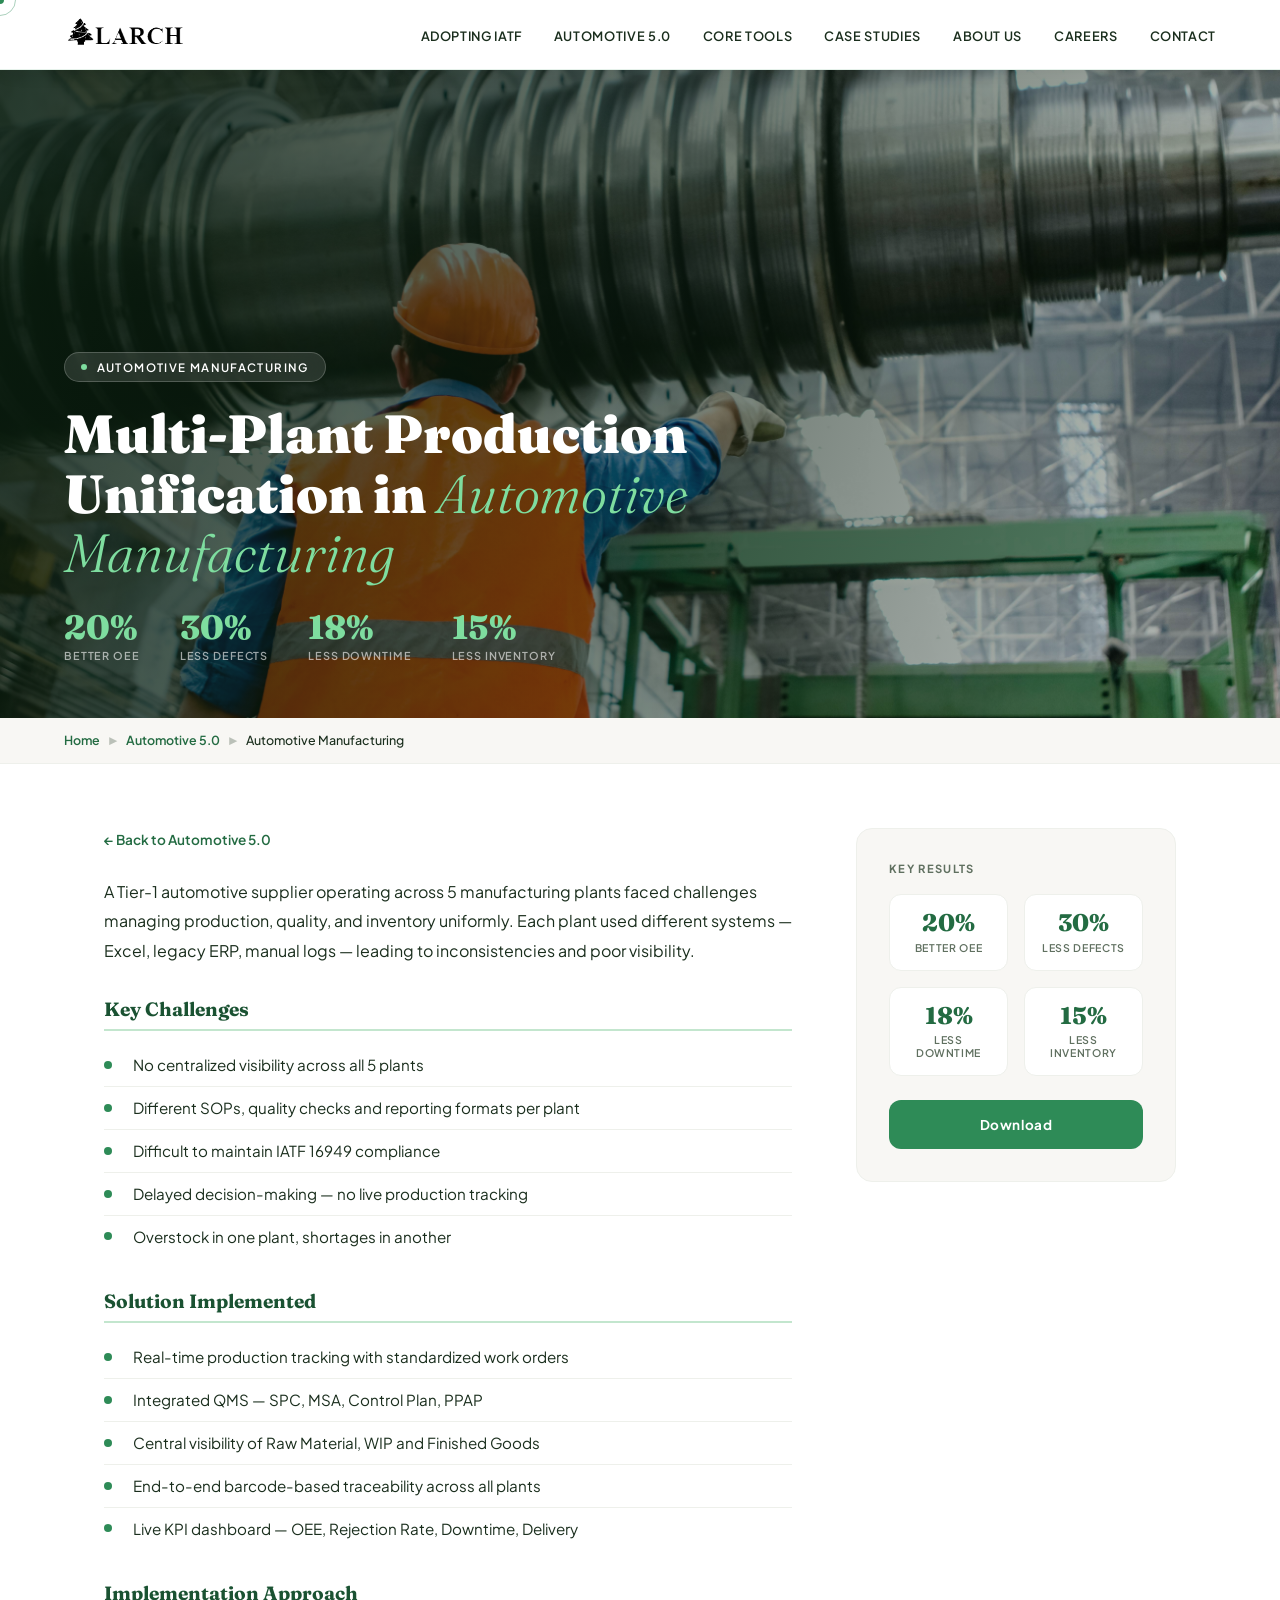
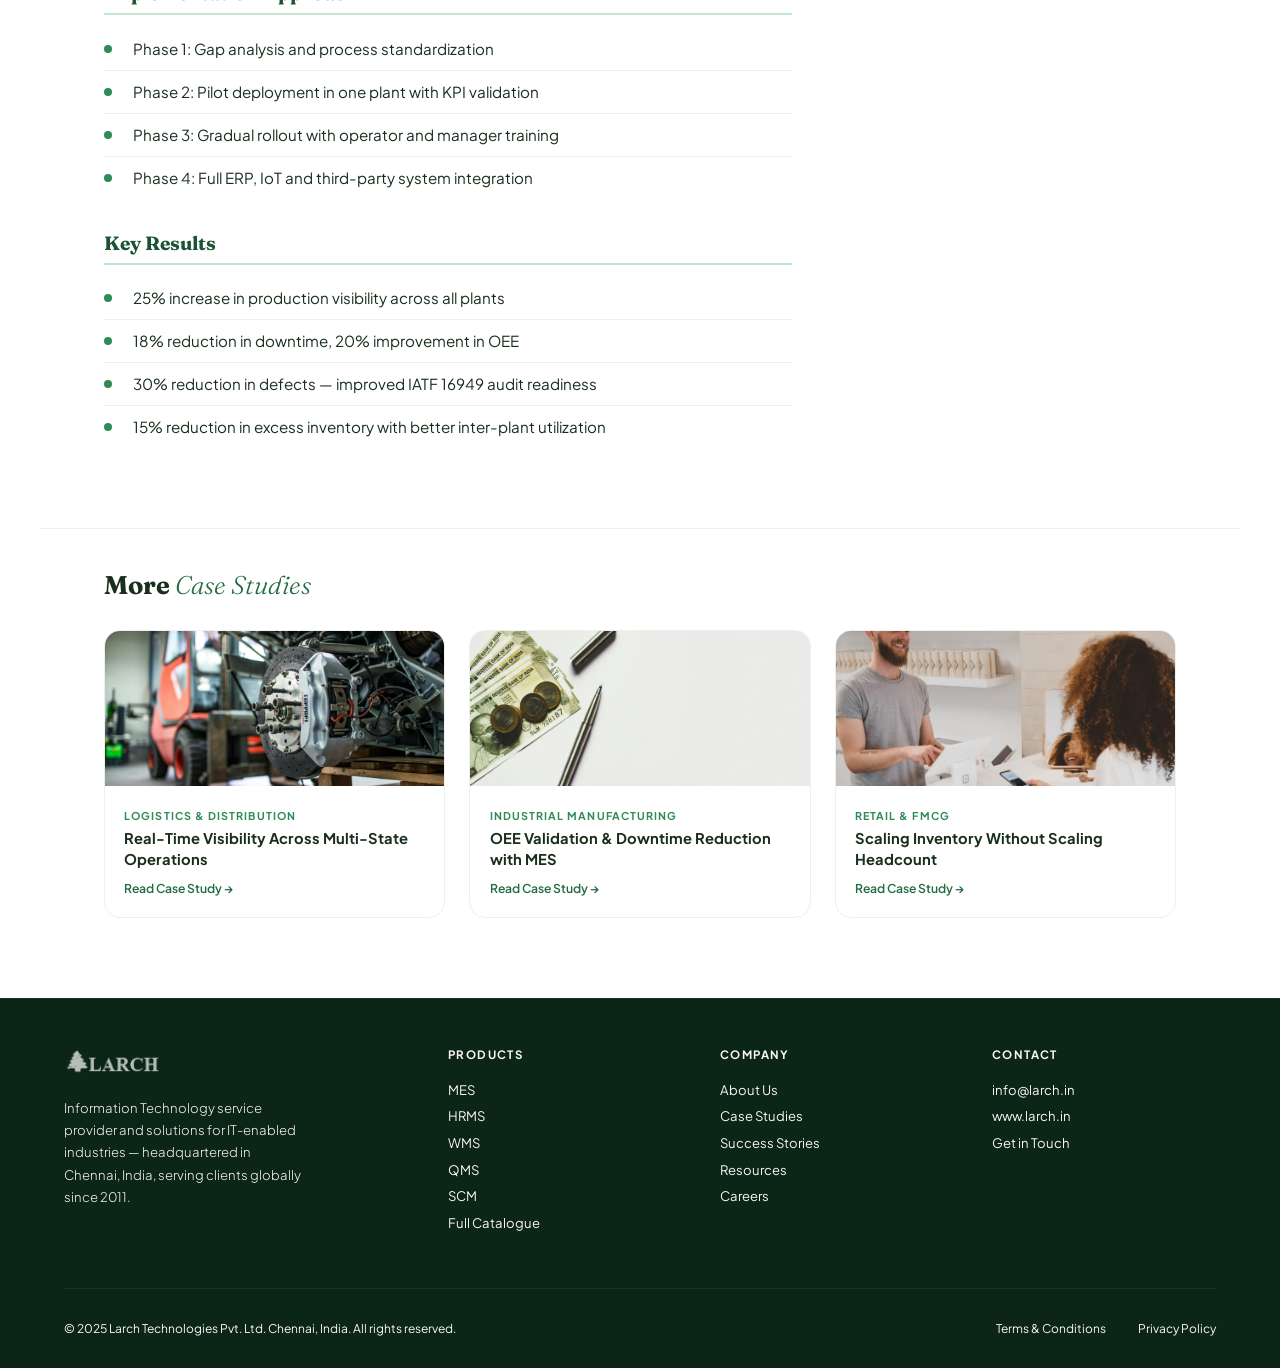
==== case.html @ 2466d387 "First commit" ====
<!DOCTYPE html>
<html lang="en">
<head>
<meta charset="UTF-8">
<meta name="viewport" content="width=device-width, initial-scale=1.0">
<title>Case Study – Larch Technologies</title>
<link rel="stylesheet" href="style.css">
</head>
<body>

<div class="cur" id="cur"></div>
<div class="cur-r" id="cur-r"></div>

<!-- ── NAV (always solid on this page) ── -->
<nav id="nav" class="solid cs-nav-solid">
  <div class="nav-logo">
    <a href="index.html">
        <img src="images/LarchLogo.png" alt="Larch Technologies">
    </a>
</div>
  <ul class="nav-links">
    <li><a href="index.html#features">Adopting IATF</a></li>
    <li><a href="index.html#cases">Automotive 5.0</a></li>
    <li><a href="index.html#features">Core Tools</a></li>
    <li><a href="index.html#cases">Case Studies</a></li>
    <li><a href="index.html#about">About Us</a></li>
    <li><a href="index.html#careers">Careers</a></li>
    <li><a href="index.html#contact">Contact</a></li>
</ul>
</nav>

<!-- ── BANNER ── -->
<div class="cs-banner">
  <img class="cs-banner-img" id="csBannerImg" src="" alt="">
  <div class="cs-banner-content">
    <div class="cs-banner-eyebrow"><span class="cs-dot"></span><span id="csBannerInd"></span></div>
    <h1 class="cs-banner-title" id="csBannerTitle"></h1>
    <div class="cs-banner-metrics" id="csBannerMetrics"></div>
  </div>
</div>

<!-- ── BREADCRUMB ── -->
<div class="cs-breadcrumb">
  <a href="index.html">Home</a>
  <span class="sep">&#9654;</span>
  <a href="index.html#cases">Automotive 5.0</a>
  <span class="sep">&#9654;</span>
  <span id="csBreadInd" style="color:var(--text)"></span>
</div>

<!-- ── MAIN LAYOUT ── -->
<div class="cs-layout">

  <!-- Left: Article -->
  <div>
    <a class="cs-back-btn" href="index.html#cases">&#8592; Back to Automotive 5.0</a>
    <div class="cs-content" id="csContent"></div>
  </div>

  <!-- Right: Sidebar -->
  <div>
    <div class="cs-sidebar-card">
      <h3>Key Results</h3>
      <div class="cs-metric-grid" id="csSideMetrics"></div>
      <!-- PDF Download Button with PDF file icon -->
      <a class="cs-pdf-btn" id="csPdfBtn" href="#" download>
        Download 
      </a>
    </div>
  </div>

</div>

<!-- ── OTHER CASE STUDIES ── -->
<div class="cs-other-sec">
  <h3>More <em>Case Studies</em></h3>
  <div class="cs-other-grid" id="csOtherGrid"></div>
</div>

<!-- ── FOOTER ── -->
<footer>
  <div class="foot-top">
    <div class="foot-brand">
      <img src="images/LarchLogo.png" alt="Larch Technologies">
      <p>Information Technology service provider and solutions for IT-enabled industries — headquartered in Chennai, India, serving clients globally since 2011.</p>
    </div>
    <div class="foot-col">
      <h4>Products</h4>
      <a href="index.html#mes">MES</a>
      <a href="index.html#hrms">HRMS</a>
      <a href="index.html#wms">WMS</a>
      <a href="index.html#qms">QMS</a>
      <a href="index.html#scm">SCM</a>
      <a href="index.html#catalogue">Full Catalogue</a>
    </div>
    <div class="foot-col">
      <h4>Company</h4>
      <a href="index.html#about">About Us</a>
      <a href="index.html#cases">Case Studies</a>
      <a href="index.html#stories">Success Stories</a>
      <a href="index.html#resources">Resources</a>
      <a href="index.html#careers">Careers</a>
    </div>
    <div class="foot-col">
      <h4>Contact</h4>
      <a href="mailto:info@larch.in">info@larch.in</a>
      <a href="https://larch.in" target="_blank">www.larch.in</a>
      <a href="index.html#contact">Get in Touch</a>
    </div>
  </div>
  <div class="foot-bottom">
    <div class="foot-copy">&copy; 2025 Larch Technologies Pvt. Ltd. Chennai, India. All rights reserved.</div>
    <div class="foot-legal">
      <a href="terms&con.html" target="_blank">Terms &amp; Conditions</a>
      <a href="privacy.html" target="_blank">Privacy Policy</a>
    </div>
  </div>
</footer>

<script>
// ── CURSOR ──
const cur=document.getElementById('cur'),cr=document.getElementById('cur-r');
let mx=0,my=0,rx=0,ry=0;
document.addEventListener('mousemove',e=>{mx=e.clientX;my=e.clientY;cur.style.left=mx+'px';cur.style.top=my+'px';});
(function loop(){rx+=(mx-rx)*.1;ry+=(my-ry)*.1;cr.style.left=rx+'px';cr.style.top=ry+'px';requestAnimationFrame(loop)})();
document.querySelectorAll('a,.cs-other-card').forEach(el=>{
  el.addEventListener('mouseenter',()=>{cur.style.transform='translate(-50%,-50%) scale(2.5)';cr.style.transform='translate(-50%,-50%) scale(1.5)'});
  el.addEventListener('mouseleave',()=>{cur.style.transform='translate(-50%,-50%) scale(1)';cr.style.transform='translate(-50%,-50%) scale(1)'});
});

// ── CASE DATA ──
const caseData=[
  {
    img:"images/pexels-kateryna-babaieva-1423213-2760241.jpg",
    industry:"Automotive Manufacturing",
    title:"Multi-Plant Production Unification in <em>Automotive Manufacturing</em>",
    metrics:[{v:"20%",l:"Better OEE"},{v:"30%",l:"Less Defects"},{v:"18%",l:"Less Downtime"},{v:"15%",l:"Less Inventory"}],
    content:`
      <p>A Tier-1 automotive supplier operating across 5 manufacturing plants faced challenges managing production, quality, and inventory uniformly. Each plant used different systems — Excel, legacy ERP, manual logs — leading to inconsistencies and poor visibility.</p>
      <h4>Key Challenges</h4>
      <ul>
        <li>No centralized visibility across all 5 plants</li>
        <li>Different SOPs, quality checks and reporting formats per plant</li>
        <li>Difficult to maintain IATF 16949 compliance</li>
        <li>Delayed decision-making — no live production tracking</li>
        <li>Overstock in one plant, shortages in another</li>
      </ul>
      <h4>Solution Implemented</h4>
      <ul>
        <li>Real-time production tracking with standardized work orders</li>
        <li>Integrated QMS — SPC, MSA, Control Plan, PPAP</li>
        <li>Central visibility of Raw Material, WIP and Finished Goods</li>
        <li>End-to-end barcode-based traceability across all plants</li>
        <li>Live KPI dashboard — OEE, Rejection Rate, Downtime, Delivery</li>
      </ul>
      <h4>Implementation Approach</h4>
      <ul>
        <li>Phase 1: Gap analysis and process standardization</li>
        <li>Phase 2: Pilot deployment in one plant with KPI validation</li>
        <li>Phase 3: Gradual rollout with operator and manager training</li>
        <li>Phase 4: Full ERP, IoT and third-party system integration</li>
      </ul>
      <h4>Key Results</h4>
      <ul>
        <li>25% increase in production visibility across all plants</li>
        <li>18% reduction in downtime, 20% improvement in OEE</li>
        <li>30% reduction in defects — improved IATF 16949 audit readiness</li>
        <li>15% reduction in excess inventory with better inter-plant utilization</li>
      </ul>`,
    pdf:"case docs/Multi-Plant_Production_Unification.pdf"
  },
  {
    img:"images/pexels-lex-ger-2021617-4294075.jpg",
    industry:"Logistics & Distribution",
    title:"Real-Time Visibility Across <em>Multi-State Operations</em>",
    metrics:[{v:"60%",l:"Less Manual Work"},{v:"4",l:"States Unified"},{v:"100%",l:"GST Automated"},{v:"40%",l:"Faster Procurement"}],
    content:`
      <p>A logistics and distribution company operating across 4 states needed a centralized system to manage procurement, inventory, and finance while staying GST compliant across state borders.</p>
      <h4>Key Challenges</h4>
      <ul>
        <li>Operations spread across 4 states with no central visibility</li>
        <li>Manual GST filing causing compliance issues and delays</li>
        <li>Separate disconnected systems for Sales, Purchase and Finance</li>
        <li>High manual effort for daily reporting and reconciliation</li>
      </ul>
      <h4>Solution Implemented</h4>
      <ul>
        <li>Integrated Sales, Purchase, Inventory and Finance modules</li>
        <li>Automated GST calculation and filing across all states</li>
        <li>Centralized procurement and vendor management</li>
        <li>Real-time dashboards for management visibility</li>
      </ul>
      <h4>Key Results</h4>
      <ul>
        <li>60% reduction in manual data entry and reporting work</li>
        <li>All 4 state operations unified on a single platform</li>
        <li>100% GST compliance automated — zero manual filing</li>
        <li>Procurement cycle time reduced by 40%</li>
      </ul>`,
    pdf:"case docs/CaseStudy_RealTimeVisibility.pdf"
  },
  {
    img:"images/photo-1565514158740-064f34bd6cfd.jpg",
    industry:"Industrial Manufacturing",
    title:"OEE Validation & <em>Downtime Reduction with MES</em>",
    metrics:[{v:"29%",l:"Fewer Breakdowns"},{v:"OEE",l:"Live Validated"},{v:"100%",l:"Traceability"},{v:"22%",l:"Less Maint. Cost"}],
    content:`
      <p>A precision parts manufacturer needed to validate their Overall Equipment Efficiency and reduce unexpected machine breakdowns that were causing production delays and customer delivery failures.</p>
      <h4>Key Challenges</h4>
      <ul>
        <li>No real-time OEE tracking or validation</li>
        <li>Frequent unexpected machine breakdowns</li>
        <li>No operator availability monitoring</li>
        <li>Zero traceability from raw material to finished goods</li>
      </ul>
      <h4>Solution Implemented</h4>
      <ul>
        <li>Deployed Larch MES with live OEE dashboard</li>
        <li>Real-time machine status and operator availability tracking</li>
        <li>Predictive maintenance alerts to prevent breakdowns</li>
        <li>End-to-end traceability from RM to Finished Goods</li>
      </ul>
      <h4>Key Results</h4>
      <ul>
        <li>29% reduction in unexpected machine breakdowns</li>
        <li>OEE validated live across all production lines</li>
        <li>100% traceability achieved for all products</li>
        <li>Maintenance costs reduced by 22%</li>
      </ul>`,
    pdf:"case docs/OEE_CaseStudy_Presentation.pdf"
  },
  {
    img:"images/photo-1556742049-0cfed4f6a45d.jpg",
    industry:"Retail & FMCG",
    title:"Scaling Inventory <em>Without Scaling Headcount</em>",
    metrics:[{v:"45%",l:"Less Variance"},{v:"12",l:"Outlets Unified"},{v:"3hr",l:"Saved Daily"},{v:"80%",l:"Less Stockouts"}],
    content:`
      <p>A growing retail chain with 12 outlets was struggling with manual stock counts, frequent stockouts, and inventory discrepancies affecting customer satisfaction and profitability.</p>
      <h4>Key Challenges</h4>
      <ul>
        <li>12 outlets with no unified inventory system</li>
        <li>Weekly manual stock counts taking 2 days each</li>
        <li>Frequent stockouts and overstock situations</li>
        <li>No real-time visibility of stock movement across outlets</li>
      </ul>
      <h4>Solution Implemented</h4>
      <ul>
        <li>Implemented WMS with barcode scanning across all 12 outlets</li>
        <li>Real-time inventory movement tracking</li>
        <li>Automated reorder alerts to prevent stockouts</li>
        <li>Centralized stock visibility dashboard</li>
      </ul>
      <h4>Key Results</h4>
      <ul>
        <li>45% reduction in inventory variance</li>
        <li>All 12 outlets unified on one platform</li>
        <li>3 hours saved daily — stock counts now real-time</li>
        <li>Stockouts reduced by 80% across all outlets</li>
      </ul>`,
    pdf:"case docs/Inventory_CaseStudy_Presentation.pdf"
  }
];

// ── RENDER PAGE FROM URL PARAM ──
const id = parseInt(new URLSearchParams(window.location.search).get('id')) || 0;
const d  = caseData[id];

document.title = d.industry + ' Case Study – Larch Technologies';

// Banner
document.getElementById('csBannerImg').src = d.img;
document.getElementById('csBannerImg').alt = d.industry;
document.getElementById('csBannerInd').textContent = d.industry;
document.getElementById('csBannerTitle').innerHTML = d.title;
document.getElementById('csBannerMetrics').innerHTML = d.metrics
  .map(x=>`<div class="cs-bmet"><div class="cs-bmet-v">${x.v}</div><div class="cs-bmet-l">${x.l}</div></div>`)
  .join('');

// Breadcrumb
document.getElementById('csBreadInd').textContent = d.industry;

// Article
document.getElementById('csContent').innerHTML = d.content;

// Sidebar metrics
document.getElementById('csSideMetrics').innerHTML = d.metrics
  .map(x=>`<div class="cs-met"><div class="cs-met-v">${x.v}</div><div class="cs-met-l">${x.l}</div></div>`)
  .join('');

// PDF button
const btn = document.getElementById('csPdfBtn');
btn.href = d.pdf;
btn.download = d.pdf.split('/').pop();

// Other cases
document.getElementById('csOtherGrid').innerHTML = caseData
  .filter((_,i)=>i!==id)
  .map(c=>`
    <a class="cs-other-card" href="case.html?id=${caseData.indexOf(c)}">
      <img src="${c.img}" alt="${c.industry}">
      <div class="cs-other-body">
        <div class="cs-other-ind">${c.industry}</div>
        <div class="cs-other-title">${c.title.replace(/<\/?em>/g,'')}</div>
        <div class="cs-other-link">Read Case Study &#8594;</div>
      </div>
    </a>`)
  .join('');
</script>
</body>
</html>
---- style.css ----
@font-face {
  font-family: 'Plus Jakarta Sans';
  src: url('fonts/PlusJakartaSans-VariableFont_wght.ttf') format('truetype');
  font-weight: 100 900;
}
@font-face {
  font-family: 'Fraunces';
  src: url('fonts/Fraunces-VariableFont_SOFT,WONK,opsz,wght.ttf') format('truetype');
  font-weight: 100 900;
  font-style: normal;
}
@font-face {
  font-family: 'Fraunces';
  src: url('fonts/Fraunces-Italic-VariableFont_SOFT,WONK,opsz,wght.ttf') format('truetype');
  font-weight: 100 900;
  font-style: italic;
}
*{margin:0;padding:0;box-sizing:border-box}
:root{
  --white:#ffffff;
  --off:#f8f7f4;
  --light:#eef0eb;
  --green-50:#e8f5ee;
  --green-100:#c3e6ce;
  --green-500:#2e8b57;
  --green-600:#236b42;
  --green-700:#1a5232;
  --green-800:#133d26;
  --green-900:#0b2517;
  --dark:#0d1a10;
  --gold:#c59c3a;
  --text:#1a2e1d;
  --muted:#607060;
}
html{scroll-behavior:smooth;overflow-x:hidden}
body{font-family:'Plus Jakarta Sans',sans-serif;background:var(--white);color:var(--text);overflow-x:hidden}
 
/* ─── CURSOR ─── */
.cur{position:fixed;width:8px;height:8px;background:var(--green-500);border-radius:50%;pointer-events:none;z-index:9999;transform:translate(-50%,-50%);transition:transform .15s,opacity .3s}
.cur-r{position:fixed;width:32px;height:32px;border:1.5px solid rgba(46,139,87,.4);border-radius:50%;pointer-events:none;z-index:9998;transform:translate(-50%,-50%);transition:all .08s}
@media(hover:none){.cur,.cur-r{display:none}}
 
/* ─── NAV ─── */
nav{position:fixed;top:0;left:0;right:0;z-index:400;height:70px;display:flex;align-items:center;justify-content:space-between;padding:0 4rem;background:rgba(255,255,255,0);backdrop-filter:blur(0px);transition:all .4s;border-bottom:1px solid transparent}
nav.solid{background:rgba(255,255,255,.97);backdrop-filter:blur(20px);border-bottom-color:rgba(46,139,87,.12);box-shadow:0 2px 20px rgba(0,0,0,.06)}
.nav-logo img{height:38px;transition:filter .4s ease}
/* Logo white when nav is transparent (over dark hero) */
nav:not(.solid) .nav-logo img{filter:brightness(0) invert(1)}
/* Logo original when nav is solid (scrolled) */
nav.solid .nav-logo img{filter:none}
.nav-links{display:flex;gap:2rem;list-style:none}
.nav-links a{font-size:.8rem;font-weight:600;letter-spacing:.05em;text-transform:uppercase;text-decoration:none;color:var(--white);transition:color .2s;padding-bottom:2px;position:relative}
nav.solid .nav-links a{color:var(--text)}
.nav-links a::after{content:'';position:absolute;bottom:0;left:0;right:0;height:1.5px;background:var(--green-500);transform:scaleX(0);transition:transform .25s;transform-origin:left}
.nav-links a:hover::after{transform:scaleX(1)}
.nav-links a:hover{color:var(--green-500)}
.nav-cta{background:var(--green-500);color:#fff;border:none;padding:.55rem 1.5rem;font-family:'Plus Jakarta Sans',sans-serif;font-size:.78rem;font-weight:700;letter-spacing:.06em;text-transform:uppercase;cursor:pointer;border-radius:100px;transition:all .25s}
.nav-cta:hover{background:var(--green-600);transform:translateY(-1px);box-shadow:0 6px 20px rgba(46,139,87,.35)}
 
/* ─── HERO ─── */
.hero{position:relative;height:100vh;min-height:650px;overflow:hidden;display:flex;align-items:center}
.hero-slides{position:absolute;inset:0;display:flex;transition:transform .9s cubic-bezier(.77,0,.175,1)}
.hslide{min-width:100%;height:100%;position:relative;overflow:hidden}
.hslide img{width:100%;height:100%;object-fit:cover;transform:scale(1.05);transition:transform 6s ease}
.hslide.active img{transform:scale(1)}
.hslide::after{content:'';position:absolute;inset:0;background:linear-gradient(110deg,rgba(10,30,15,.2) 100%)}
.hero-content{position:relative;z-index:2;padding:0 4rem;max-width:780px}
.hero-badge{display:inline-flex;align-items:center;gap:.6rem;background:rgba(255,255,255,.12);border:1px solid rgba(255,255,255,.2);backdrop-filter:blur(10px);color:#fff;font-size:.72rem;font-weight:600;letter-spacing:.12em;text-transform:uppercase;padding:.4rem 1rem;border-radius:100px;margin-bottom:1.6rem;opacity:0;transform:translateY(16px);transition:all .5s .1s}
.hslide.active .hero-badge{opacity:1;transform:translateY(0)}
.hero h1{font-family:'Fraunces',serif;font-size:clamp(3rem,5.5vw,5rem);font-weight:900;line-height:1.05;color:#fff;margin-bottom:1.4rem;opacity:0;transform:translateY(22px);transition:all .6s .25s}
.hslide.active .hero h1{opacity:1;transform:translateY(0)}
.hero h1 em{color:#7edd9f;font-style:italic;font-weight:300}
.hero-sub{font-size:1.05rem;line-height:1.8;color:rgba(255,255,255,.75);font-weight:400;max-width:560px;margin-bottom:2.4rem;opacity:0;transform:translateY(16px);transition:all .55s .42s}
.hslide.active .hero-sub{opacity:1;transform:translateY(0)}
.hero-btns{display:flex;gap:1rem;flex-wrap:wrap;opacity:0;transform:translateY(14px);transition:all .5s .58s}
.hslide.active .hero-btns{opacity:1;transform:translateY(0)}
.btn-white{background:#fff;color:var(--green-700);border:none;padding:.8rem 2rem;font-family:'Plus Jakarta Sans',sans-serif;font-size:.85rem;font-weight:700;letter-spacing:.04em;border-radius:100px;cursor:pointer;transition:all .2s}
.btn-white:hover{background:var(--green-50);transform:translateY(-2px);box-shadow:0 8px 24px rgba(0,0,0,.15)}
.btn-outline-w{background:transparent;color:#fff;border:2px solid rgba(255,255,255,.45);padding:.8rem 2rem;font-family:'Plus Jakarta Sans',sans-serif;font-size:.85rem;font-weight:600;letter-spacing:.04em;border-radius:100px;cursor:pointer;transition:all .25s}
.btn-outline-w:hover{border-color:#fff;background:rgba(255,255,255,.1)}
 
/* hero slider controls */
.hero-dots{position:absolute;bottom:2.5rem;left:4rem;z-index:3;display:flex;align-items:center;gap:.5rem}
.hdot{width:28px;height:3px;background:rgba(255,255,255,.3);border-radius:2px;cursor:pointer;transition:all .3s}
.hdot.on{background:#fff;width:52px}
.hero-arrows{position:absolute;bottom:2.3rem;right:4rem;z-index:3;display:flex;gap:.5rem}
.harr{width:44px;height:44px;border-radius:50%;border:1.5px solid rgba(255,255,255,.3);background:transparent;color:rgba(255,255,255,.7);display:flex;align-items:center;justify-content:center;cursor:pointer;font-size:1rem;transition:all .2s}
.harr:hover{border-color:#fff;color:#fff;background:rgba(255,255,255,.1)}
.hero-prog{position:absolute;bottom:0;left:0;right:0;height:3px;background:rgba(255,255,255,.15);z-index:3}
.hero-prog-fill{height:100%;background:linear-gradient(90deg,#7edd9f,#2e8b57);width:0%;transition:width 5.5s linear}
 
/* ─── MARQUEE ─── */
.marquee-strip{background:var(--green-800);overflow:hidden;padding:.7rem 0;border-top:1px solid rgba(255,255,255,.08)}
.marquee-inner{display:flex;white-space:nowrap;animation:marquee 25s linear infinite}
.marquee-item{display:inline-flex;align-items:center;gap:1.2rem;padding:0 2.5rem;font-size:.72rem;font-weight:600;letter-spacing:.12em;text-transform:uppercase;color:rgba(255,255,255,.5)}
.marquee-item span{width:4px;height:4px;border-radius:50%;background:#7edd9f;flex-shrink:0}
@keyframes marquee{from{transform:translateX(0)}to{transform:translateX(-50%)}}
 
/* ─── STATS ─── */
.stats-row{display:grid;grid-template-columns:repeat(4,1fr);background:var(--off);border-bottom:1px solid var(--light)}
.stat-cell{padding:2.8rem 2rem;text-align:center;border-right:1px solid var(--light);cursor:default;position:relative;overflow:hidden;transition:background .3s}
.stat-cell:hover{background:var(--green-50)}
.stat-cell:last-child{border-right:none}
.stat-num{font-family:'Fraunces',serif;font-size:3.4rem;font-weight:900;color:var(--green-600);line-height:1;display:block}
.stat-lbl{font-size:.75rem;font-weight:600;letter-spacing:.08em;text-transform:uppercase;color:var(--muted);margin-top:.5rem}
 
/* ─── SECTIONS COMMON ─── */
section{padding:7rem 4rem}
.sec-eyebrow{display:inline-flex;align-items:center;gap:.6rem;font-size:.72rem;font-weight:700;letter-spacing:.16em;text-transform:uppercase;color:var(--green-500);margin-bottom:1rem}
.sec-eyebrow::before{content:'';width:28px;height:2px;background:var(--green-500);border-radius:2px}
.sec-h{font-family:'Fraunces',serif;font-size:clamp(2.2rem,4vw,3.4rem);font-weight:900;line-height:1.1;color:var(--dark);margin-bottom:1rem}
.sec-h em{color:var(--green-600);font-style:italic;font-weight:300}
.sec-sub{font-size:1rem;line-height:1.8;color:var(--muted);font-weight:400;max-width:560px}
 
/* ─── HERO MARQUEE TEXT (Be With Larch) ─── */
.be-with{background:var(--green-50);border-top:1px solid var(--green-100);border-bottom:1px solid var(--green-100)}
.bw-inner{display:flex;overflow:hidden}
.bw-track{display:flex;animation:marquee2 22s linear infinite;white-space:nowrap}
.bw-item{display:inline-flex;align-items:center;gap:1rem;padding:.9rem 2rem;font-size:.82rem;font-weight:600;color:var(--green-700);letter-spacing:.04em}
.bw-item em{color:var(--muted);font-style:normal;font-weight:400}
.bw-dot{width:6px;height:6px;border-radius:50%;background:var(--green-400,#5dba7e);flex-shrink:0}
@keyframes marquee2{from{transform:translateX(0)}to{transform:translateX(-50%)}}
 
/* ─── ABOUT / INTRO ─── */
.intro-sec{background:var(--white)}
.intro-layout{display:grid;grid-template-columns:1fr 1fr;gap:6rem;align-items:center}
.intro-img{position:relative;border-radius:4px;overflow:hidden}
.intro-img img{width:100%;height:500px;object-fit:cover;display:block;border-radius:4px}
.intro-img-badge{position:absolute;bottom:2rem;left:2rem;background:#fff;padding:1.2rem 1.5rem;border-radius:4px;box-shadow:0 8px 32px rgba(0,0,0,.15)}
.intro-img-badge .big{font-family:'Fraunces',serif;font-size:2.2rem;font-weight:900;color:var(--green-600);line-height:1}
.intro-img-badge .sm{font-size:.72rem;font-weight:600;letter-spacing:.08em;text-transform:uppercase;color:var(--muted);margin-top:.2rem}
.intro-text .sec-sub{max-width:100%;margin-bottom:1.8rem}
.intro-pills{display:flex;flex-wrap:wrap;gap:.5rem;margin-bottom:2rem}
.pill{background:var(--green-50);border:1px solid var(--green-100);color:var(--green-700);font-size:.75rem;font-weight:600;padding:.3rem .9rem;border-radius:100px}
.btn-green{background:var(--green-500);color:#fff;border:none;padding:.8rem 2rem;font-family:'Plus Jakarta Sans',sans-serif;font-size:.85rem;font-weight:700;letter-spacing:.04em;border-radius:100px;cursor:pointer;transition:all .25s;display:inline-flex;align-items:center;gap:.5rem}
.btn-green:hover{background:var(--green-600);transform:translateY(-2px);box-shadow:0 8px 24px rgba(46,139,87,.3)}
.btn-green-outline{background:transparent;color:var(--green-600);border:2px solid var(--green-500);padding:.8rem 2rem;font-family:'Plus Jakarta Sans',sans-serif;font-size:.85rem;font-weight:700;letter-spacing:.04em;border-radius:100px;cursor:pointer;transition:all .25s;display:inline-flex;align-items:center;gap:.5rem}
.btn-green-outline:hover{background:var(--green-50)}
 
/* ─── FEATURES (Product Features) ─── */
.feat-sec{background:var(--off)}
.feat-header{text-align:center;margin-bottom:4rem}
.feat-header .sec-sub{margin:0 auto}
.feat-grid{display:grid;grid-template-columns:repeat(3,1fr);gap:1.5rem}
.feat-card{background:#fff;border-radius:12px;overflow:hidden;border:1px solid var(--light);transition:transform .25s,box-shadow .25s;cursor:default}
.feat-card:hover{transform:translateY(-6px);box-shadow:0 20px 60px rgba(46,139,87,.12)}
.feat-img{width:100%;height:200px;object-fit:cover;display:block}
.feat-body{padding:1.8rem}
.feat-tag{display:inline-flex;align-items:center;gap:.4rem;font-size:.7rem;font-weight:700;letter-spacing:.1em;text-transform:uppercase;color:var(--green-600);margin-bottom:.7rem}
.feat-body h3{font-family:'Fraunces',serif;font-size:1.3rem;font-weight:700;color:var(--dark);margin-bottom:.6rem;line-height:1.3}
.feat-body p{font-size:.85rem;line-height:1.75;color:var(--muted);font-weight:400}
.feat-link{display:inline-flex;align-items:center;gap:.4rem;font-size:.78rem;font-weight:700;color:var(--green-500);transition:gap .2s;text-decoration:none}
.feat-link:hover{gap:.7rem}
/* feat-actions: row holding Learn More + PDF icon */
.feat-actions{display:flex;align-items:center;gap:1rem;margin-top:1.2rem}
.feat-pdf-link{display:inline-flex;align-items:center;gap:.3rem;text-decoration:none;color:var(--muted);font-size:.72rem;font-weight:700;letter-spacing:.06em;text-transform:uppercase;border:1px solid var(--light);border-radius:8px;padding:.3rem .6rem;transition:all .2s;background:#fff}
.feat-pdf-link svg{width:18px;height:22px;flex-shrink:0}
.feat-pdf-link span{color:var(--muted)}
.feat-pdf-link:hover{border-color:var(--green-200,#a8d5b7);background:var(--green-50);color:var(--green-700);box-shadow:0 4px 12px rgba(46,139,87,.12)}
.feat-pdf-link:hover span{color:var(--green-700)}
 
/* ─── CASE STUDIES ─── */
.cases-sec{background:var(--dark);color:#fff}
.cases-sec .sec-h{color:#fff}
.cases-sec .sec-eyebrow{color:#7edd9f}
.cases-sec .sec-eyebrow::before{background:#7edd9f}
.cases-header{display:flex;justify-content:space-between;align-items:flex-end;margin-bottom:3.5rem;flex-wrap:wrap;gap:1.5rem}
.cases-grid{display:grid;grid-template-columns:1fr 1fr;gap:1.5rem}
.case-card{background:#fff;border-radius:12px;overflow:hidden;transition:transform .25s}
.case-card:hover{transform:translateY(-4px)}
.case-img{width:100%;height:220px;object-fit:cover;display:block}
.case-body{padding:1.8rem;background:#fff}
.case-ind{font-size:.7rem;font-weight:700;letter-spacing:.1em;text-transform:uppercase;color:var(--green-500);margin-bottom:.6rem}
.case-body h3{font-family:'Fraunces',serif;font-size:1.2rem;font-weight:700;color:var(--dark);margin-bottom:.7rem;line-height:1.35}
.case-body p{font-size:.84rem;line-height:1.75;color:var(--muted);margin-bottom:1.2rem}
.case-metrics{display:flex;gap:1.5rem;padding-top:1.2rem;border-top:1px solid var(--light)}
.cmet{text-align:center}
.cmet-v{font-family:'Fraunces',serif;font-size:1.6rem;font-weight:900;color:var(--green-600)}
.cmet-l{font-size:.68rem;font-weight:600;text-transform:uppercase;letter-spacing:.07em;color:var(--muted);margin-top:.1rem}
 
/* ─── CATALOGUE ─── */
.cat-sec{background:var(--white)}
.cat-layout{display:grid;grid-template-columns:1fr 1fr;gap:6rem;align-items:center}
.cat-img{position:relative;border-radius:12px;overflow:hidden}
.cat-img img{width:100%;height:520px;object-fit:cover;display:block}
.cat-modules{display:flex;flex-direction:column;gap:1px;margin-top:2rem;border-radius:8px;overflow:hidden;border:1px solid var(--light)}
.cat-mod{display:flex;align-items:center;justify-content:space-between;padding:1rem 1.4rem;background:#fff;border-left:3px solid transparent;transition:all .2s;cursor:pointer}
.cat-mod:hover,.cat-mod.act{background:var(--green-50);border-left-color:var(--green-500)}
.cat-mod-name{font-size:.9rem;font-weight:600;color:var(--text);display:flex;align-items:center;gap:.7rem}
.cat-dot{width:6px;height:6px;border-radius:50%;background:var(--green-100);transition:background .2s}
.cat-mod:hover .cat-dot,.cat-mod.act .cat-dot{background:var(--green-500)}
.cat-badge{font-size:.65rem;font-weight:700;letter-spacing:.08em;text-transform:uppercase;padding:.2rem .65rem;border-radius:100px;background:var(--green-100);color:var(--green-700)}
.cat-badge.add{background:#fef3c7;color:#92400e}
 
/* ─── TESTIMONIALS ─── */
.test-sec{background:var(--off)}
.test-grid{display:grid;grid-template-columns:repeat(3,1fr);gap:1.5rem;margin-top:3.5rem}
.test-card{background:#fff;border-radius:12px;padding:2.2rem;border:1px solid var(--light);transition:transform .25s,box-shadow .25s}
.test-card:hover{transform:translateY(-4px);box-shadow:0 16px 48px rgba(46,139,87,.1)}
.test-quote{font-family:'Fraunces',serif;font-size:3.5rem;font-weight:900;color:var(--green-100);line-height:1;margin-bottom:.2rem}
.test-text{font-size:.88rem;line-height:1.8;color:var(--muted);font-style:italic;margin-bottom:1.8rem}
.test-author{display:flex;align-items:center;gap:.9rem;padding-top:1.4rem;border-top:1px solid var(--light)}
.test-av{width:42px;height:42px;border-radius:50%;object-fit:cover;flex-shrink:0}
.test-av-init{width:42px;height:42px;border-radius:50%;background:linear-gradient(135deg,var(--green-600),var(--green-400,#5dba7e));display:flex;align-items:center;justify-content:center;font-family:'Fraunces',serif;font-size:1rem;font-weight:700;color:#fff;flex-shrink:0}
.test-name{font-size:.85rem;font-weight:700;color:var(--dark)}
.test-role{font-size:.74rem;color:var(--muted);margin-top:.1rem}
 
/* ─── RESOURCES ─── */
.res-sec{background:var(--green-800);color:#fff}
.res-layout{display:grid;grid-template-columns:1fr 1fr;gap:5rem;align-items:center}
.res-sec .sec-eyebrow{color:#7edd9f}
.res-sec .sec-eyebrow::before{background:#7edd9f}
.res-sec .sec-h{color:#fff}
.res-sec .sec-sub{color:rgba(255,255,255,.6)}
.res-cards{display:flex;flex-direction:column;gap:1rem}
.res-card{display:flex;align-items:center;gap:1.2rem;background:rgba(255,255,255,.06);border:1px solid rgba(255,255,255,.1);border-radius:10px;padding:1.4rem 1.6rem;cursor:pointer;transition:all .2s;text-decoration:none;color:#fff}
.res-card:hover{background:rgba(126,221,159,.1);border-color:rgba(126,221,159,.3);transform:translateX(4px)}
.res-icon{width:44px;height:44px;border-radius:8px;background:rgba(126,221,159,.15);display:flex;align-items:center;justify-content:center;flex-shrink:0}
.res-icon svg{width:22px;height:22px;stroke:#7edd9f;fill:none;stroke-width:1.8;stroke-linecap:round;stroke-linejoin:round}
.res-card h4{font-size:.92rem;font-weight:700;color:#fff}
.res-card p{font-size:.78rem;color:rgba(255,255,255,.5);margin-top:.1rem}
.res-card-arrow{margin-left:auto;color:rgba(255,255,255,.3);font-size:1.1rem;transition:all .2s}
.res-card:hover .res-card-arrow{color:#7edd9f;transform:translateX(3px)}
 
/* ─── INDUSTRIES ─── */
.ind-sec{background:var(--white)}
.ind-grid{display:grid;grid-template-columns:repeat(4,1fr);gap:1.5rem;margin-top:3.5rem}
.ind-card{position:relative;border-radius:12px;overflow:hidden;height:280px;cursor:pointer}
.ind-card img{width:100%;height:100%;object-fit:cover;transition:transform .5s}
.ind-card:hover img{transform:scale(1.08)}
.ind-card::after{content:'';position:absolute;inset:0;background:linear-gradient(to top,rgba(10,30,15,.85) 0%,rgba(10,30,15,.2) 60%,transparent 100%)}
.ind-label{position:absolute;bottom:1.5rem;left:1.5rem;z-index:2}
.ind-label h3{font-family:'Fraunces',serif;font-size:1.1rem;font-weight:700;color:#fff;line-height:1.3}
.ind-label span{font-size:.72rem;font-weight:600;letter-spacing:.08em;text-transform:uppercase;color:#7edd9f}
 
/* ─── CAREERS ─── */
.car-sec{background:var(--off)}
.car-layout{display:grid;grid-template-columns:1fr 1.3fr;gap:6rem;align-items:start}
.car-img{border-radius:12px;overflow:hidden}
.car-img img{width:100%;height:420px;object-fit:cover;display:block}
.jobs{display:flex;flex-direction:column;gap:1px;background:var(--light);border-radius:8px;overflow:hidden;margin-top:2rem}
.job{background:#fff;padding:1.4rem 1.8rem;display:flex;align-items:center;justify-content:space-between;border-left:3px solid transparent;transition:all .2s}
.job:hover{background:var(--green-50);border-left-color:var(--green-500)}
.job-t{font-size:.92rem;font-weight:700;color:var(--dark)}
.job-m{font-size:.75rem;color:var(--muted);margin-top:.2rem}
.job-apply{font-size:.72rem;font-weight:700;letter-spacing:.08em;text-transform:uppercase;color:var(--green-500);text-decoration:none;border:1.5px solid var(--green-200,#a3d9b4);padding:.42rem 1.1rem;border-radius:100px;opacity:0;transition:all .2s;white-space:nowrap}
.job:hover .job-apply{opacity:1}
.job-apply:hover{background:var(--green-500);color:#fff}
.open-box{background:var(--green-600);border-radius:10px;padding:2rem;margin-top:1.5rem}
.open-box p{font-size:.88rem;color:rgba(255,255,255,.8);line-height:1.75;margin-bottom:1.2rem}
.open-box a{color:#7edd9f;font-weight:700;text-decoration:none;font-size:.85rem;display:inline-flex;align-items:center;gap:.4rem;transition:gap .2s}
.open-box a:hover{gap:.7rem}
 
/* ─── CONTACT ─── */
.con-sec{background:var(--white)}
.con-layout{display:grid;grid-template-columns:1.1fr 1fr;gap:6rem;align-items:start}
.con-form{display:flex;flex-direction:column;gap:.9rem;margin-top:2rem}
.form-row{display:grid;grid-template-columns:1fr 1fr;gap:.9rem}
.finput{width:100%;background:var(--off);border:1.5px solid var(--light);color:var(--text);padding:.95rem 1.1rem;font-family:'Plus Jakarta Sans',sans-serif;font-size:.9rem;border-radius:8px;outline:none;transition:border-color .2s,background .2s}
.finput::placeholder{color:var(--muted)}
.finput:focus{border-color:var(--green-500);background:#fff}
textarea.finput{resize:vertical;min-height:110px}
.fsub{background:var(--green-500);color:#fff;border:none;padding:1rem 2.5rem;font-family:'Plus Jakarta Sans',sans-serif;font-size:.88rem;font-weight:700;letter-spacing:.05em;text-transform:uppercase;cursor:pointer;border-radius:100px;align-self:flex-start;transition:all .25s}
.fsub:hover{background:var(--green-600);transform:translateY(-2px);box-shadow:0 8px 24px rgba(46,139,87,.3)}
.con-info{display:flex;flex-direction:column;gap:2rem;padding-top:2rem}
.ci{padding-bottom:2rem;border-bottom:1px solid var(--light)}
.ci:last-child{border-bottom:none}
.ci-l{font-size:.68rem;font-weight:700;letter-spacing:.14em;text-transform:uppercase;color:var(--green-500);margin-bottom:.5rem}
.ci-v{font-size:.9rem;color:var(--muted);line-height:1.7}
.ci-v a{color:var(--green-600);text-decoration:none;font-weight:600}
.con-map{border-radius:10px;overflow:hidden;border:1px solid var(--light);margin-top:1.5rem}
.con-map img{width:100%;height:200px;object-fit:cover;display:block}
 
/* ─── FOOTER ─── */
footer{background:var(--green-900);padding:3rem 4rem 2rem;border-top:1px solid rgba(255,255,255,.06)}
.foot-top{display:grid;grid-template-columns:1.5fr 1fr 1fr 1fr;gap:3rem;margin-bottom:3rem}
.foot-brand img{height:30px;filter:brightness(0) invert(1);opacity:.7;margin-bottom:1rem}
.foot-brand p{font-size:.82rem;color:rgb(250, 246, 246);line-height:1.7;font-weight:300;max-width:240px}
.foot-col h4{font-size:.72rem;font-weight:700;letter-spacing:.12em;text-transform:uppercase;color:rgb(250, 246, 246);margin-bottom:1.2rem}
.foot-col a{display:block;font-size:.82rem;color:rgb(250, 246, 246);text-decoration:none;margin-bottom:.6rem;transition:color .2s}
.foot-col a:hover{color:#7edd9f}
.foot-bottom{display:flex;align-items:center;justify-content:space-between;padding-top:2rem;border-top:1px solid rgba(255,255,255,.06)}
.foot-copy{font-size:.75rem;color:rgb(250, 246, 246)}
.foot-legal{display:flex;gap:2rem}
.foot-legal a{font-size:.75rem;color:rgb(250, 246, 246);text-decoration:none;transition:color .2s}
.foot-legal a:hover{color:#7edd9f}
 
/* ─── REVEAL ─── */
.rev{opacity:0;transform:translateY(32px);transition:opacity .65s ease,transform .65s ease}
.rev.in{opacity:1;transform:translateY(0)}
.rd1{transition-delay:.1s}.rd2{transition-delay:.2s}.rd3{transition-delay:.3s}.rd4{transition-delay:.4s}
 
/* ─── RESPONSIVE ─── */
@media(max-width:1000px){
  nav{padding:0 1.5rem}
  .nav-links{display:none}
  section{padding:4.5rem 1.5rem}
  .intro-layout,.cat-layout,.res-layout,.car-layout,.con-layout,.foot-top{grid-template-columns:1fr;gap:2.5rem}
  .feat-grid,.cases-grid,.test-grid,.ind-grid{grid-template-columns:1fr}
  .stats-row{grid-template-columns:1fr 1fr}
  .hero-content{padding:0 1.5rem}
  .hero-dots{left:1.5rem}
  .hero-arrows{right:1.5rem}
  footer{padding:2rem 1.5rem}
  .foot-top{grid-template-columns:1fr 1fr}
  .form-row{grid-template-columns:1fr}
}

/* ─── CASE ACTIONS ─── */
.case-actions{display:flex;align-items:center;gap:.8rem;margin-top:1.2rem}
.read-more-btn{display:inline-flex;align-items:center;gap:.4rem;background:transparent;border:1.5px solid var(--green-500);color:var(--green-500);padding:.52rem 1.2rem;font-family:'Plus Jakarta Sans',sans-serif;font-size:.78rem;font-weight:700;border-radius:100px;cursor:pointer;transition:all .2s}
.read-more-btn:hover{background:var(--green-500);color:#fff;transform:translateY(-2px)}
.case-dl-btn{width:36px;height:36px;border-radius:50%;background:var(--green-50);border:1.5px solid var(--green-100);display:flex;align-items:center;justify-content:center;flex-shrink:0;transition:all .2s;text-decoration:none}
.case-dl-btn svg{width:16px;height:16px;stroke:var(--green-600);fill:none;stroke-width:2;stroke-linecap:round;stroke-linejoin:round}
.case-dl-btn:hover{background:var(--green-500);border-color:var(--green-500)}
.case-dl-btn:hover svg{stroke:#fff}

/* ─── CASE POPUP OVERLAY ─── */
.case-overlay{position:fixed;inset:0;background:rgba(0,0,0,.72);z-index:1000;opacity:0;pointer-events:none;transition:opacity .3s}
.case-overlay.show{opacity:1;pointer-events:all}

/* ─── CASE POPUP ─── */
.case-popup{position:fixed;top:50%;left:50%;transform:translate(-50%,-60%);z-index:1001;background:#fff;border-radius:16px;width:92%;max-width:680px;max-height:88vh;overflow-y:auto;opacity:0;pointer-events:none;transition:all .35s cubic-bezier(.34,1.56,.64,1);box-shadow:0 32px 80px rgba(0,0,0,.25)}
.case-popup.show{opacity:1;pointer-events:all;transform:translate(-50%,-50%)}
.case-close{position:sticky;top:1rem;float:right;margin:1rem 1rem 0 0;width:36px;height:36px;border-radius:50%;border:1.5px solid var(--light);background:#fff;color:var(--dark);font-size:1rem;cursor:pointer;display:flex;align-items:center;justify-content:center;z-index:2;transition:all .2s;flex-shrink:0}
.case-close:hover{background:var(--green-500);color:#fff;border-color:var(--green-500)}

/* ─── POPUP IMAGE ─── */
.case-popup-img-wrap{position:relative;width:100%}
.case-popup-img{width:100%;height:260px;object-fit:cover;display:block;border-radius:16px 16px 0 0}
.case-popup-ind{position:absolute;bottom:1rem;left:1.5rem;background:var(--green-500);color:#fff;font-size:.7rem;font-weight:700;letter-spacing:.1em;text-transform:uppercase;padding:.3rem .9rem;border-radius:100px}

/* ─── POPUP BODY ─── */
.case-popup-body{padding:2rem}
.case-popup-title{font-family:'Fraunces',serif;font-size:1.5rem;font-weight:900;color:var(--dark);line-height:1.3;margin-bottom:1.2rem}
.case-popup-metrics{display:flex;gap:1.5rem;padding:1.2rem 0;border-top:1px solid var(--light);border-bottom:1px solid var(--light);margin-bottom:1.5rem;flex-wrap:wrap}
.case-popup-content{font-size:.9rem;line-height:1.85;color:var(--muted)}
.case-popup-content p{margin-bottom:1rem}
.case-popup-content h4{font-family:'Fraunces',serif;font-size:1rem;font-weight:700;color:var(--dark);margin:1.2rem 0 .5rem}
.case-popup-content ul{padding-left:1.2rem;margin-bottom:1rem}
.case-popup-content ul li{margin-bottom:.4rem;font-size:.88rem;color:var(--muted)}

/* ─── POPUP DOWNLOAD BUTTON ─── */
.case-download-btn{display:inline-flex;align-items:center;gap:.6rem;margin-top:1.8rem;background:var(--green-500);color:#fff;padding:.85rem 2rem;border-radius:100px;font-family:'Plus Jakarta Sans',sans-serif;font-size:.85rem;font-weight:700;text-decoration:none;transition:all .25s}
.case-download-btn:hover{background:var(--green-600);transform:translateY(-2px);box-shadow:0 8px 24px rgba(46,139,87,.3)}

/* ═══════════════════════════════════════════════════
   CASE STUDY PAGE  (case-study.html)
═══════════════════════════════════════════════════ */

/* ── Banner ── */
.cs-banner {
  position: relative;
  height: 72vh;
  min-height: 500px;
  overflow: hidden;
  display: flex;
  align-items: flex-end;
  margin-top: 70px;
}
.cs-banner-img {
  position: absolute;
  inset: 0;
  width: 100%;
  height: 100%;
  object-fit: cover;
}
.cs-banner::after {
  content: '';
  position: absolute;
  inset: 0;
  background: linear-gradient(110deg, rgba(10,30,15,.88) 0%, rgba(10,30,15,.52) 60%, rgba(10,30,15,.2) 100%);
}
.cs-banner-content {
  position: relative;
  z-index: 2;
  padding: 0 4rem 3.5rem;
  max-width: 900px;
}
.cs-banner-eyebrow {
  display: inline-flex;
  align-items: center;
  gap: .6rem;
  background: rgba(255,255,255,.12);
  border: 1px solid rgba(255,255,255,.2);
  backdrop-filter: blur(10px);
  color: #fff;
  font-size: .72rem;
  font-weight: 600;
  letter-spacing: .12em;
  text-transform: uppercase;
  padding: .4rem 1rem;
  border-radius: 100px;
  margin-bottom: 1.4rem;
}
.cs-banner-eyebrow .cs-dot {
  width: 6px; height: 6px;
  border-radius: 50%;
  background: #7edd9f;
  flex-shrink: 0;
}
.cs-banner-title {
  font-family: 'Fraunces', serif;
  font-size: clamp(1.9rem, 4.2vw, 3.5rem);
  font-weight: 900;
  line-height: 1.1;
  color: #fff;
  margin-bottom: 1.8rem;
}
.cs-banner-title em { color: #7edd9f; font-style: italic; font-weight: 300; }
.cs-banner-metrics { display: flex; gap: 2.5rem; flex-wrap: wrap; }
.cs-bmet-v {
  font-family: 'Fraunces', serif;
  font-size: 2.1rem;
  font-weight: 800;
  color: #7edd9f;
  line-height: 1;
}
.cs-bmet-l {
  font-size: .68rem;
  font-weight: 600;
  letter-spacing: .08em;
  text-transform: uppercase;
  color: rgba(255,255,255,.6);
  margin-top: .3rem;
}

/* ── Breadcrumb ── */
.cs-breadcrumb {
  background: var(--off);
  border-bottom: 1px solid var(--light);
  padding: .9rem 4rem;
  display: flex;
  align-items: center;
  gap: .5rem;
  font-size: .78rem;
  font-weight: 500;
  color: var(--muted);
}
.cs-breadcrumb a {
  color: var(--green-600);
  text-decoration: none;
  font-weight: 600;
  transition: color .2s;
}
.cs-breadcrumb a:hover { color: var(--green-500); }
.cs-breadcrumb .sep { opacity: .4; font-size: .65rem; }

/* ── Content layout ── */
.cs-layout {
  max-width: 1200px;
  margin: 0 auto;
  padding: 4rem;
  display: grid;
  grid-template-columns: 1fr 320px;
  gap: 4rem;
  align-items: start;
}
.cs-back-btn {
  display: inline-flex;
  align-items: center;
  gap: .5rem;
  color: var(--green-600);
  font-size: .85rem;
  font-weight: 600;
  text-decoration: none;
  margin-bottom: 1.8rem;
  transition: color .2s;
}
.cs-back-btn:hover { color: var(--green-500); }

/* ── Article body ── */
.cs-content h4 {
  font-family: 'Fraunces', serif;
  font-size: 1.2rem;
  font-weight: 700;
  color: var(--green-700);
  margin: 2rem 0 .8rem;
  padding-bottom: .5rem;
  border-bottom: 2px solid var(--green-100);
}
.cs-content p {
  font-size: 1rem;
  line-height: 1.85;
  color: var(--text);
  margin-bottom: 1rem;
}
.cs-content ul { padding-left: 0; list-style: none; margin-bottom: 1rem; }
.cs-content ul li {
  font-size: .95rem;
  line-height: 1.7;
  color: var(--text);
  padding: .5rem 0 .5rem 1.8rem;
  position: relative;
  border-bottom: 1px solid var(--light);
}
.cs-content ul li:last-child { border-bottom: none; }
.cs-content ul li::before {
  content: '';
  position: absolute;
  left: 0; top: 50%;
  transform: translateY(-50%);
  width: 8px; height: 8px;
  border-radius: 50%;
  background: var(--green-500);
}

/* ── Sidebar ── */
.cs-sidebar-card {
  background: var(--off);
  border: 1px solid var(--light);
  border-radius: 16px;
  padding: 2rem;
  position: sticky;
  top: 90px;
}
.cs-sidebar-card h3 {
  font-size: .7rem;
  font-weight: 700;
  letter-spacing: .12em;
  text-transform: uppercase;
  color: var(--muted);
  margin-bottom: 1.2rem;
}
.cs-metric-grid {
  display: grid;
  grid-template-columns: 1fr 1fr;
  gap: 1rem;
  margin-bottom: 1.5rem;
}
.cs-met {
  background: #fff;
  border: 1px solid var(--light);
  border-radius: 12px;
  padding: 1rem;
  text-align: center;
}
.cs-met-v {
  font-family: 'Fraunces', serif;
  font-size: 1.5rem;
  font-weight: 800;
  color: var(--green-600);
  line-height: 1;
}
.cs-met-l {
  font-size: .66rem;
  font-weight: 600;
  letter-spacing: .06em;
  text-transform: uppercase;
  color: var(--muted);
  margin-top: .35rem;
}

/* ── PDF Download button ── */
.cs-pdf-btn {
  display: flex;
  align-items: center;
  justify-content: center;
  gap: .7rem;
  background: var(--green-500);
  color: #fff;
  text-decoration: none;
  border-radius: 12px;
  padding: 1rem 1.4rem;
  font-size: .84rem;
  font-weight: 700;
  letter-spacing: .04em;
  transition: all .25s;
  width: 100%;
  border: none;
  cursor: pointer;
  font-family: 'Plus Jakarta Sans', sans-serif;
}
.cs-pdf-btn:hover {
  background: var(--green-600);
  transform: translateY(-2px);
  box-shadow: 0 8px 24px rgba(46,139,87,.3);
}
.cs-pdf-icon {
  width: 28px; height: 34px;
  flex-shrink: 0;
  position: relative;
}
.cs-pdf-icon svg { width: 28px; height: 34px; }

/* ── Other cases section ── */
.cs-other-sec {
  max-width: 1200px;
  margin: 0 auto;
  padding: 0 4rem 5rem;
  border-top: 1px solid var(--light);
}
.cs-other-sec h3 {
  font-family: 'Fraunces', serif;
  font-size: 1.6rem;
  font-weight: 700;
  color: var(--text);
  margin: 2.5rem 0 1.8rem;
}
.cs-other-sec h3 em { color: var(--green-600); font-style: italic; font-weight: 300; }
.cs-other-grid {
  display: grid;
  grid-template-columns: repeat(3, 1fr);
  gap: 1.5rem;
}
.cs-other-card {
  background: #fff;
  border: 1px solid var(--light);
  border-radius: 16px;
  overflow: hidden;
  text-decoration: none;
  display: block;
  transition: all .25s;
}
.cs-other-card:hover {
  transform: translateY(-4px);
  box-shadow: 0 16px 40px rgba(0,0,0,.1);
  border-color: var(--green-100);
}
.cs-other-card img { width: 100%; height: 155px; object-fit: cover; }
.cs-other-body { padding: 1.2rem; }
.cs-other-ind {
  font-size: .67rem;
  font-weight: 700;
  letter-spacing: .1em;
  text-transform: uppercase;
  color: var(--green-500);
  margin-bottom: .4rem;
}
.cs-other-title {
  font-size: .92rem;
  font-weight: 700;
  color: var(--text);
  line-height: 1.4;
}
.cs-other-link {
  display: inline-flex;
  align-items: center;
  gap: .3rem;
  margin-top: .7rem;
  font-size: .76rem;
  font-weight: 600;
  color: var(--green-600);
}

/* ── case-study nav (always solid) ── */
nav.cs-nav-solid {
  background: rgba(255,255,255,.97) !important;
  backdrop-filter: blur(20px) !important;
  border-bottom-color: rgba(46,139,87,.12) !important;
  box-shadow: 0 2px 20px rgba(0,0,0,.06) !important;
}
nav.cs-nav-solid .nav-links a { color: var(--text) !important; }
nav.cs-nav-solid .nav-logo img { filter: none !important; }

@media(max-width: 900px) {
  .cs-banner-content { padding: 0 1.5rem 2.5rem; }
  .cs-breadcrumb { padding: .9rem 1.5rem; }
  .cs-layout { grid-template-columns: 1fr; padding: 2rem 1.5rem; }
  .cs-sidebar-card { position: static; }
  .cs-other-sec { padding: 0 1.5rem 3rem; }
  .cs-other-grid { grid-template-columns: 1fr; }
}
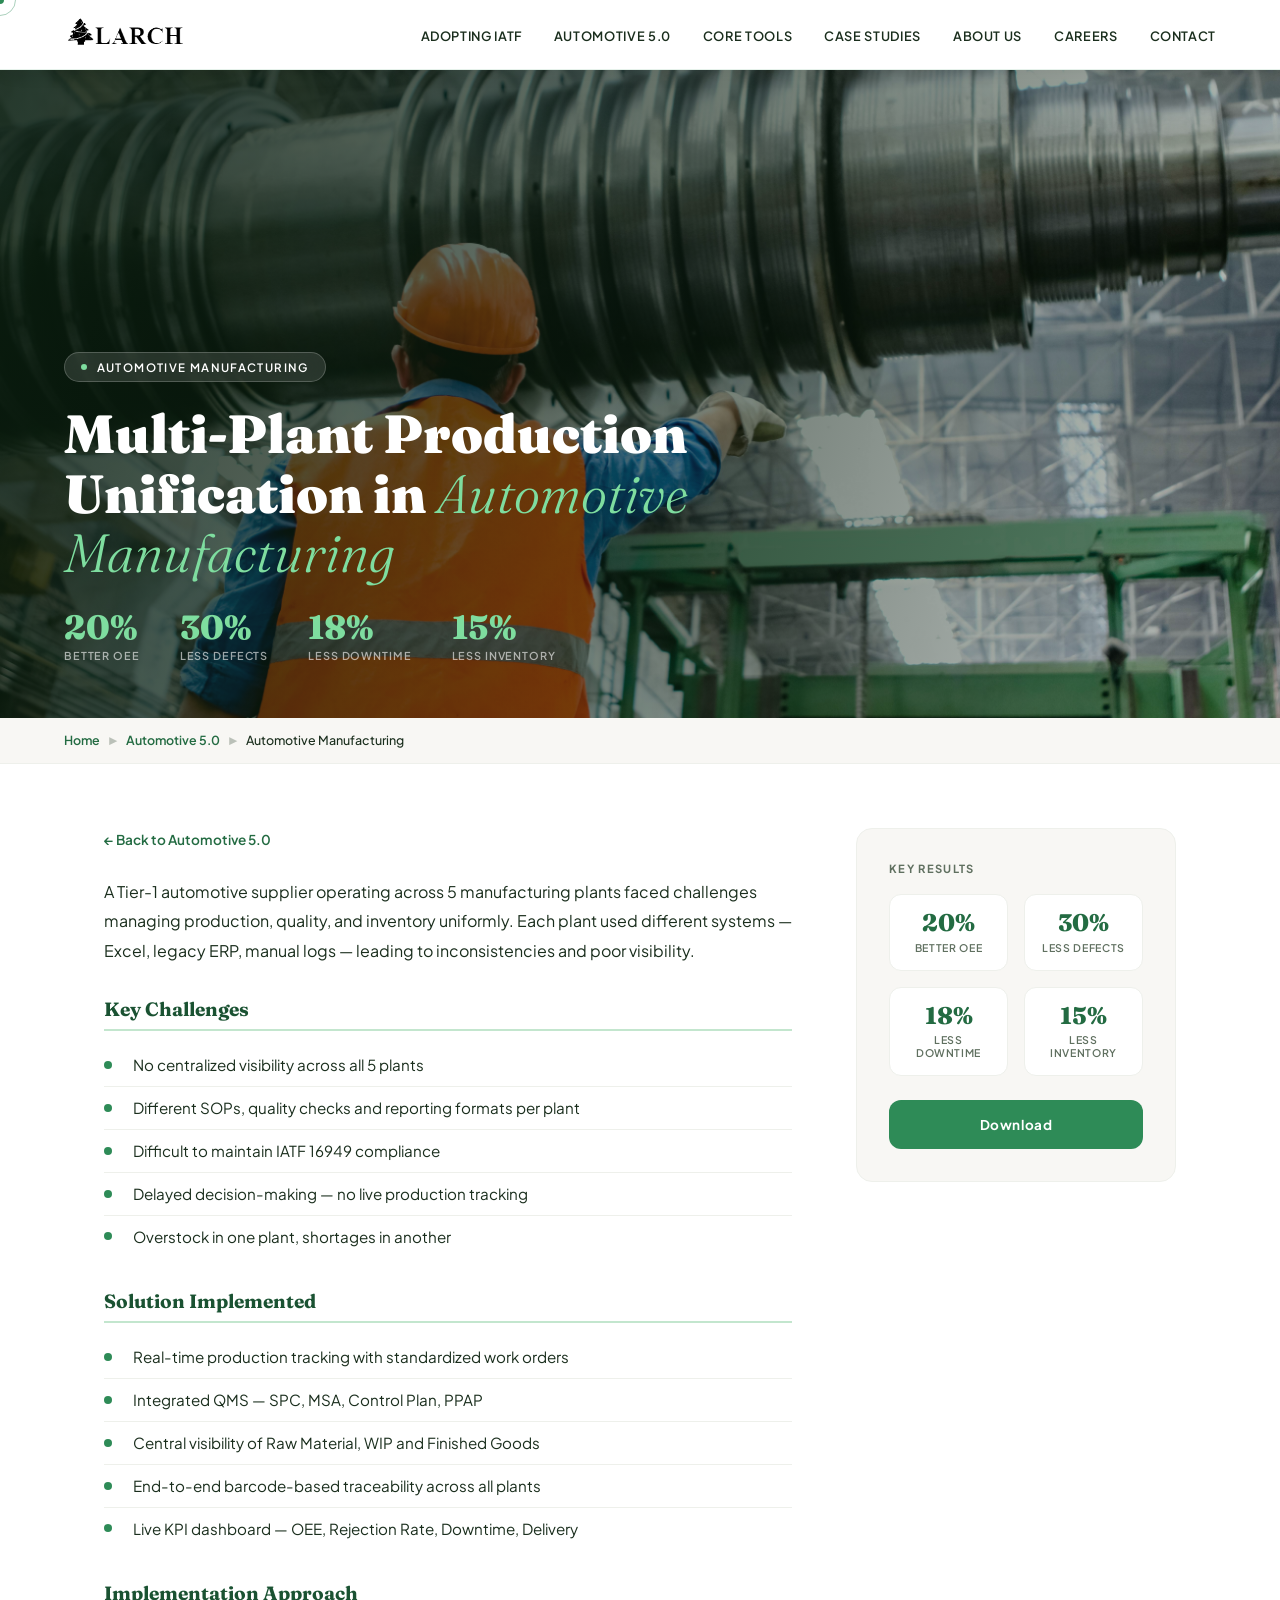
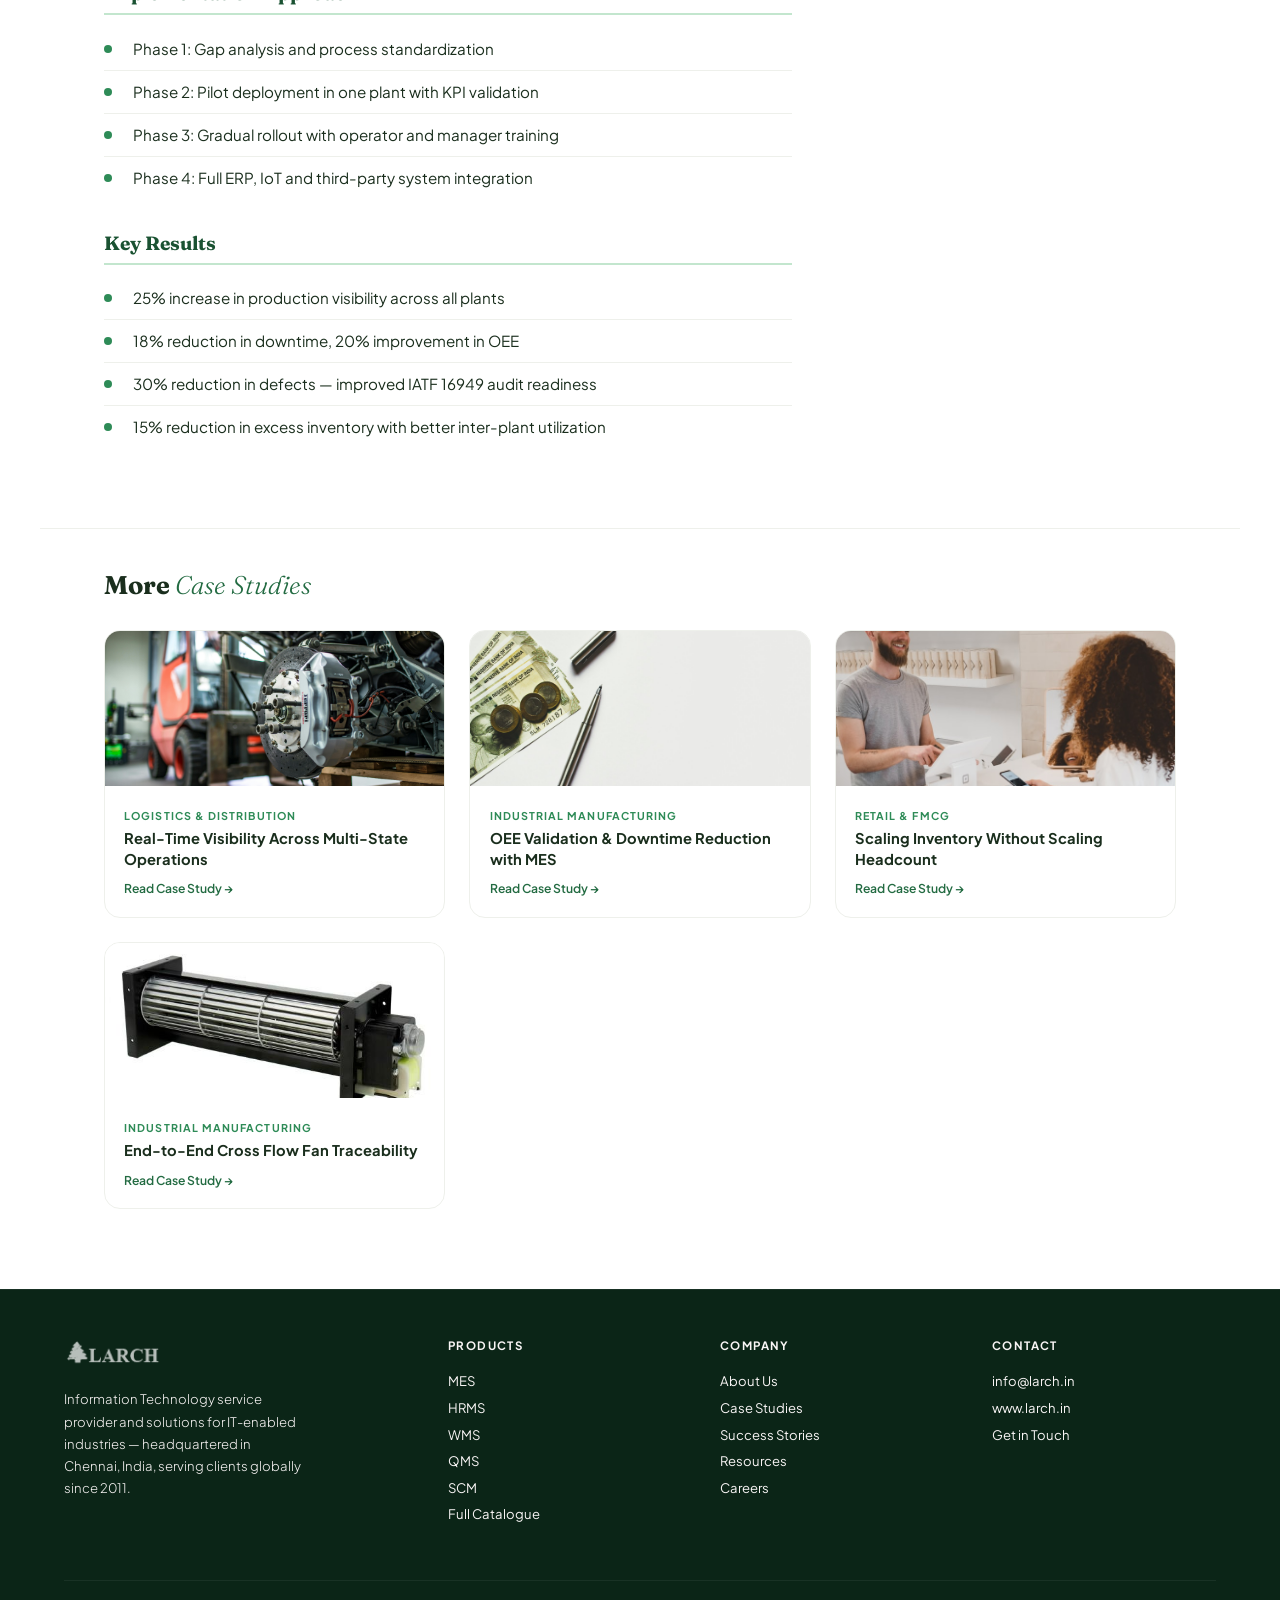
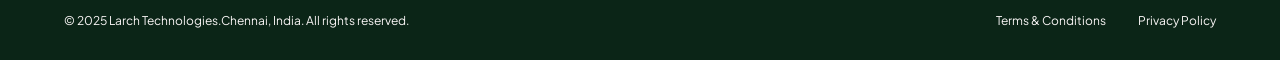
==== commit 6dbb7a6d: "updated changes" ====
--- a/case.html
+++ b/case.html
@@ -109,7 +109,7 @@
     </div>
   </div>
   <div class="foot-bottom">
-    <div class="foot-copy">&copy; 2025 Larch Technologies Pvt. Ltd. Chennai, India. All rights reserved.</div>
+    <div class="foot-copy">&copy; 2025 Larch Technologies.Chennai, India. All rights reserved.</div>
     <div class="foot-legal">
       <a href="terms&con.html" target="_blank">Terms &amp; Conditions</a>
       <a href="privacy.html" target="_blank">Privacy Policy</a>
@@ -258,6 +258,60 @@
         <li>Stockouts reduced by 80% across all outlets</li>
       </ul>`,
     pdf:"case docs/Inventory_CaseStudy_Presentation.pdf"
+  },
+    {
+    img:"images/cross flow fan.jpg",
+    industry:"Industrial Manufacturing",
+    title:"End-to-End <em>Cross Flow Fan Traceability</em>",
+    metrics:[
+      {v:"100%",l:"Traceability"},
+      {v:"Real-Time",l:"Production Tracking"},
+      {v:"100%",l:"Inspection Records"},
+      {v:"1",l:"Unified Process"}
+    ],
+    content:`
+      <p>
+        Managing complex manufacturing operations required a centralized system to connect production, quality, inventory, and dispatch—enabling better coordination, improved efficiency, and complete product traceability from raw materials to finished goods.
+      </p>
+
+      <h4>Key Challenges</h4>
+      <ul>
+        <li>Difficulty tracking material and components throughout production</li>
+        <li>Manual recording of production and inspection activities</li>
+        <li>No centralized visibility of work-in-progress status</li>
+        <li>Difficulty tracing a finished fan back to its production stages</li>
+        <li>Separate records for production, quality and final inspection</li>
+      </ul>
+
+      <h4>Solution Implemented</h4>
+      <ul>
+        <li>Digitalized the complete cross flow fan manufacturing workflow</li>
+        <li>Tracked material receipt and movement through each production stage</li>
+        <li>Recorded production activities and work-in-progress status</li>
+        <li>Integrated inspection and quality checkpoints into the workflow</li>
+        <li>Maintained complete product-level traceability</li>
+        <li>Provided centralized visibility of production and quality records</li>
+      </ul>
+
+      <h4>Manufacturing Traceability Flow</h4>
+      <ul>
+        <li>Material Receipt → Incoming Inspection</li>
+        <li>Component Processing → Assembly</li>
+        <li>Annealing → Inspection</li>
+        <li>Knock Test → Final Quality Check</li>
+        <li>Finished Goods → Dispatch</li>
+      </ul>
+
+      <h4>Key Results</h4>
+      <ul>
+        <li>Complete traceability across the cross flow fan manufacturing process</li>
+        <li>Real-time visibility of production progress and work-in-progress</li>
+        <li>Centralized inspection and quality records</li>
+        <li>Faster identification of production and quality issues</li>
+        <li>Improved visibility from incoming material to finished product</li>
+      </ul>
+    `,
+    pdf:"case docs/Cross_Flow_Fan_Traceability.pdf"
   }
 ];
 
--- a/style.css
+++ b/style.css
@@ -56,14 +56,222 @@
 .nav-links a:hover{color:var(--green-500)}
 .nav-cta{background:var(--green-500);color:#fff;border:none;padding:.55rem 1.5rem;font-family:'Plus Jakarta Sans',sans-serif;font-size:.78rem;font-weight:700;letter-spacing:.06em;text-transform:uppercase;cursor:pointer;border-radius:100px;transition:all .25s}
 .nav-cta:hover{background:var(--green-600);transform:translateY(-1px);box-shadow:0 6px 20px rgba(46,139,87,.35)}
- 
+/* =================================
+   AUTOMOTIVE 5.0 DROPDOWN
+================================= */
+
+.nav-dropdown {
+    position: relative;
+}
+
+
+/* Automotive 5.0 button */
+
+.nav-dropdown-link {
+    display: flex;
+    align-items: center;
+    gap: 6px;
+
+    text-decoration: none;
+    color: inherit;
+
+    cursor: pointer;
+
+    padding: 4px 0;
+
+    transition: color 0.2s ease;
+    position:relative;
+}
+/* =================================
+   INDUSTRIAL INSIGHTS DATA
+================================= */
+
+.insight-data {
+    display: block;
+
+    margin-top: 6px;
+
+    font-size: 10px;
+    font-weight: 400;
+
+    line-height: 1.5;
+
+    color: #494747;
+
+    max-width: 650px;
+    
+}
+.insight-data .read-more {
+    color: #2563eb;
+    font-weight: 500;
+    text-decoration: none;
+}
+/* Read More - hidden by default */
+.insight-data .read-more {
+    color: #2563eb;
+    font-weight: 500;
+    
+
+    opacity: 0;
+    visibility: hidden;
+
+    margin-left: 5px;
+
+    transition: opacity 0.2s ease;
+}
+.ems-item .read-more {
+  display: block;
+  white-space: nowrap;
+
+}
+
+
+/* Show Read More when hovering the dropdown item */
+.dropdown-menu li a:hover .insight-data .read-more {
+    opacity: 1;
+    visibility: visible;
+}
+
+/* Arrow */
+
+.dropdown-arrow {
+    font-size: 12px;
+    line-height: 1;
+
+    transition: transform 0.25s ease;
+}
+
+
+/* Highlight Automotive 5.0
+   when dropdown is open */
+
+.nav-dropdown.active .nav-dropdown-link {
+    color: #2e8b57;
+}
+
+
+/* Rotate arrow */
+
+.nav-dropdown.active .dropdown-arrow {
+    transform: rotate(180deg);
+}
+
+
+/* =================================
+   DROPDOWN BOX
+================================= */
+.nav-dropdown:hover .dropdown-menu {
+    opacity: 1;
+    visibility: visible;
+    pointer-events: auto;
+    transform: translateX(-50%) translateY(8px);
+}
+.dropdown-menu { 
+    opacity: 0;
+    position: absolute;
+
+    top: calc(100% + 12px);
+    left: 163%;
+
+    width: 735px;
+
+    transform: translateX(-50%) translateY(8px);
+
+    padding: 8px 0;
+    margin: 0;
+
+    list-style: none;
+
+    background: #ffffff;
+
+    border: 1px solid #e5e5e5;
+    border-radius: 10px;
+
+    box-shadow: 0 12px 30px rgba(0, 0, 0, 0.10);
+
+    opacity: 0;
+    visibility: hidden;
+    pointer-events: none;
+
+    transition:
+        opacity 0.2s ease,
+        transform 0.2s ease,
+        visibility 0.2s ease;
+
+    z-index: 9999;
+}
+
+
+/* Open dropdown */
+.nav-dropdown::after {
+    content: "";
+    position: absolute;
+    top: 100%;
+    left: 0;
+    width: 100%;
+    height: 20px;
+}
+.nav-dropdown.active .dropdown-menu {
+    opacity: 1;
+    visibility: visible;
+    pointer-events: auto;
+
+    transform: translateX(-50%) translateY(8px);
+}
+.nav-dropdown:hover .dropdown-menu {
+    opacity: 1;
+    visibility: visible;
+    pointer-events: auto;
+
+    transform: translateX(-50%) translateY(8px);
+}
+
+/* =================================
+   DROPDOWN ITEMS
+================================= */
+
+.dropdown-menu li {
+    width: 100%;
+}
+
+
+.dropdown-menu li a {
+    display: block;
+
+    padding: 12px 18px;
+
+    color: #333333;
+
+    text-decoration: none;
+
+    font-size: 14px;
+    font-weight: 500;
+
+    border-radius: 6px;
+
+    transition:
+        background 0.2s ease,
+        color 0.2s ease,
+        padding-left 0.2s ease;
+}
+
+
+/* Hover highlight */
+
+.dropdown-menu li a:hover {
+    background: #f1f6f3;
+
+    color: #2e8b57;
+
+    padding-left: 23px;
+}
 /* ─── HERO ─── */
 .hero{position:relative;height:100vh;min-height:650px;overflow:hidden;display:flex;align-items:center}
 .hero-slides{position:absolute;inset:0;display:flex;transition:transform .9s cubic-bezier(.77,0,.175,1)}
 .hslide{min-width:100%;height:100%;position:relative;overflow:hidden}
 .hslide img{width:100%;height:100%;object-fit:cover;transform:scale(1.05);transition:transform 6s ease}
 .hslide.active img{transform:scale(1)}
-.hslide::after{content:'';position:absolute;inset:0;background:linear-gradient(110deg,rgba(10,30,15,.2) 100%)}
+.hslide::after{content:'';position:absolute;inset:0;}
 .hero-content{position:relative;z-index:2;padding:0 4rem;max-width:780px}
 .hero-badge{display:inline-flex;align-items:center;gap:.6rem;background:rgba(255,255,255,.12);border:1px solid rgba(255,255,255,.2);backdrop-filter:blur(10px);color:#fff;font-size:.72rem;font-weight:600;letter-spacing:.12em;text-transform:uppercase;padding:.4rem 1rem;border-radius:100px;margin-bottom:1.6rem;opacity:0;transform:translateY(16px);transition:all .5s .1s}
 .hslide.active .hero-badge{opacity:1;transform:translateY(0)}
@@ -88,7 +296,99 @@
 .harr:hover{border-color:#fff;color:#fff;background:rgba(255,255,255,.1)}
 .hero-prog{position:absolute;bottom:0;left:0;right:0;height:3px;background:rgba(255,255,255,.15);z-index:3}
 .hero-prog-fill{height:100%;background:linear-gradient(90deg,#7edd9f,#2e8b57);width:0%;transition:width 5.5s linear}
- 
+
+/* ─── HERO READ MORE BUTTON ─── */
+/* ─── HERO READ MORE BUTTON ─── */
+.hero-readmore{
+  position:absolute;
+  bottom:6.5rem;
+  left:4rem;
+  z-index:3;
+  display:inline-flex;
+  align-items:center;
+  gap:.5rem;
+  color:#fff;
+  font-size:.8rem;
+  font-weight:700;
+  letter-spacing:.04em;
+  text-decoration:none;
+  padding:.55rem 1.3rem;
+  border:1.5px solid rgba(255,255,255,.4);
+  border-radius:100px;
+  background:rgba(255,255,255,.08);
+  backdrop-filter:blur(8px);
+  opacity:0;
+  transform:translateY(10px);
+  transition:all .5s .6s;
+}
+.hslide.active .hero-readmore{
+  opacity:1;
+  transform:translateY(0);
+}
+.hero-readmore:hover{
+  background:#fff;
+  color:var(--green-700);
+  border-color:#fff;
+  gap:.8rem;
+}
+@media(max-width:1000px){
+  .hero-readmore{left:1.5rem;bottom:5.5rem;font-size:.75rem;padding:.45rem 1rem}
+}
+.hero-talk {
+  position:absolute;
+  bottom:6.5rem;
+  left:11rem;
+  z-index:3;
+  display:inline-flex;
+  align-items:center;
+  gap:.5rem;
+  color:#fff;
+  font-size:.8rem;
+  font-weight:700;
+  letter-spacing:.04em;
+  text-decoration:none;
+  padding:.55rem 1.3rem;
+  border:1.5px solid rgba(255,255,255,.4);
+  border-radius:100px;
+  background:rgba(255,255,255,.08);
+  backdrop-filter:blur(8px);
+  opacity:0;
+  transform:translateY(10px);
+  transition:all .5s .6s;
+}
+
+.hslide.active .hero-talk {
+  opacity: 1;
+  transform: translateY(0);
+}
+
+.hero-talk:hover {
+  background: var(--green-600);
+  border-color: var(--green-600);
+  gap: .8rem;
+}
+@media (max-width: 1000px) {
+  .hero-talk {
+    left: 10rem;
+    bottom: 5.5rem;
+    font-size: .75rem;
+    padding: .45rem 1rem;
+  }
+}
+
+@media (max-width: 600px) {
+  .hero-talk {
+    left: 1.5rem;
+    bottom: 2.5rem;
+  }
+
+  .hero-readmore {
+    left: 1.5rem;
+    bottom: 5.5rem;
+  }
+}
+
+
 /* ─── MARQUEE ─── */
 .marquee-strip{background:var(--green-800);overflow:hidden;padding:.7rem 0;border-top:1px solid rgba(255,255,255,.08)}
 .marquee-inner{display:flex;white-space:nowrap;animation:marquee 25s linear infinite}
@@ -136,7 +436,288 @@
 .btn-green:hover{background:var(--green-600);transform:translateY(-2px);box-shadow:0 8px 24px rgba(46,139,87,.3)}
 .btn-green-outline{background:transparent;color:var(--green-600);border:2px solid var(--green-500);padding:.8rem 2rem;font-family:'Plus Jakarta Sans',sans-serif;font-size:.85rem;font-weight:700;letter-spacing:.04em;border-radius:100px;cursor:pointer;transition:all .25s;display:inline-flex;align-items:center;gap:.5rem}
 .btn-green-outline:hover{background:var(--green-50)}
- 
+ /* ───────────── LEADERSHIP TEAM ───────────── */
+
+.leadership-sec {
+    padding: 110px 6%;
+    background: #f8f7f4;
+}
+
+.leadership-container {
+    max-width: 1250px;
+    margin: auto;
+}
+
+
+/* HEADER */
+
+.leadership-header {
+    max-width: 700px;
+    margin-bottom: 55px;
+}
+
+.section-tag {
+    display: inline-block;
+    margin-bottom: 16px;
+
+    font-family: "Plus Jakarta Sans", sans-serif;
+    font-size: 12px;
+    font-weight: 700;
+    letter-spacing: 2px;
+
+    color: #2e8b57;
+}
+
+.leadership-header h2 {
+    margin: 0 0 20px;
+
+    font-family: "Fraunces", serif;
+    font-size: clamp(42px, 5vw, 64px);
+    font-weight: 500;
+    line-height: 1.05;
+
+    color: #18221e;
+}
+
+.leadership-header h2 span {
+    color: #2e8b57;
+}
+
+.leadership-header p {
+    margin: 0;
+
+    font-family: "Plus Jakarta Sans", sans-serif;
+    font-size: 15px;
+    line-height: 1.8;
+
+    color: #65706a;
+}
+
+
+/* GRID */
+
+.leadership-grid {
+    display: grid;
+    grid-template-columns: 1.4fr 1fr 1fr;
+    gap: 22px;
+}
+
+
+/* MANAGER CARD */
+
+.leader-card {
+    grid-row: span 2;
+
+    display: flex;
+    flex-direction: column;
+
+    background: #18221e;
+    border-radius: 4px;
+
+    overflow: hidden;
+}
+
+.leader-image {
+    height: 360px;
+    overflow: hidden;
+}
+
+.leader-image img {
+    width: 100%;
+    height: 100%;
+
+    object-fit: cover;
+
+    transition: transform 0.5s ease;
+}
+
+.leader-card:hover .leader-image img {
+    transform: scale(1.04);
+}
+
+.leader-content {
+    padding: 32px;
+}
+
+.leader-role,
+.team-role {
+    display: block;
+
+    margin-bottom: 10px;
+
+    font-family: "Plus Jakarta Sans", sans-serif;
+    font-size: 10px;
+    font-weight: 700;
+    letter-spacing: 1.8px;
+}
+
+.leader-role {
+    color: #78b995;
+}
+
+.leader-content h3 {
+    margin: 0 0 15px;
+
+    font-family: "Fraunces", serif;
+    font-size: 32px;
+    font-weight: 500;
+
+    color: #ffffff;
+}
+
+.leader-content p {
+    margin: 0;
+
+    font-family: "Plus Jakarta Sans", sans-serif;
+    font-size: 13px;
+    line-height: 1.8;
+
+    color: #c7d0ca;
+}
+
+.leader-line {
+    width: 45px;
+    height: 1px;
+
+    margin: 25px 0 15px;
+
+    background: #78b995;
+}
+
+.leader-focus {
+    font-family: "Plus Jakarta Sans", sans-serif;
+    font-size: 11px;
+
+    color: #aab8af;
+}
+
+
+/* TEAM CARDS */
+
+.team-card {
+    background: #ffffff;
+
+    border: 1px solid #e5e7e4;
+    border-radius: 4px;
+
+    overflow: hidden;
+
+    transition:
+        transform 0.3s ease,
+        box-shadow 0.3s ease;
+}
+
+.team-card:hover {
+    transform: translateY(-5px);
+
+    box-shadow: 0 15px 35px rgba(24, 34, 30, 0.08);
+}
+
+.team-image {
+    height: 210px;
+    overflow: hidden;
+}
+
+.team-image img {
+    width: 100%;
+    height: 100%;
+
+    object-fit: cover;
+
+    transition: transform 0.5s ease;
+}
+
+.team-card:hover .team-image img {
+    transform: scale(1.04);
+}
+
+.team-content {
+    padding: 23px;
+}
+
+.team-role {
+    color: #2e8b57;
+}
+
+.team-content h3 {
+    margin: 0 0 10px;
+
+    font-family: "Fraunces", serif;
+    font-size: 24px;
+    font-weight: 500;
+
+    color: #18221e;
+}
+
+.team-content p {
+    margin: 0;
+
+    font-family: "Plus Jakarta Sans", sans-serif;
+    font-size: 12px;
+    line-height: 1.7;
+
+    color: #69736d;
+}
+
+
+/* ───────────── RESPONSIVE ───────────── */
+
+@media (max-width: 1000px) {
+
+    .leadership-grid {
+        grid-template-columns: 1fr 1fr;
+    }
+
+    .leader-card {
+        grid-column: span 2;
+        grid-row: auto;
+
+        display: grid;
+        grid-template-columns: 1fr 1fr;
+    }
+
+    .leader-image {
+        height: 100%;
+        min-height: 350px;
+    }
+
+}
+
+
+@media (max-width: 650px) {
+
+    .leadership-sec {
+        padding: 75px 5%;
+    }
+
+    .leadership-header {
+        margin-bottom: 35px;
+    }
+
+    .leadership-header h2 {
+        font-size: 42px;
+    }
+
+    .leadership-grid {
+        grid-template-columns: 1fr;
+    }
+
+    .leader-card {
+        grid-column: auto;
+
+        display: flex;
+    }
+
+    .leader-image {
+        height: 300px;
+        min-height: auto;
+    }
+
+    .team-image {
+        height: 260px;
+    }
+
+}
 /* ─── FEATURES (Product Features) ─── */
 .feat-sec{background:var(--off)}
 .feat-header{text-align:center;margin-bottom:4rem}
@@ -654,10 +1235,271 @@
 nav.cs-nav-solid .nav-logo img { filter: none !important; }
 
 @media(max-width: 900px) {
-  .cs-banner-content { padding: 0 1.5rem 2.5rem; }
+  /*.cs-banner-content { padding: 0 1.5rem 2.5rem; }*/
   .cs-breadcrumb { padding: .9rem 1.5rem; }
   .cs-layout { grid-template-columns: 1fr; padding: 2rem 1.5rem; }
   .cs-sidebar-card { position: static; }
   .cs-other-sec { padding: 0 1.5rem 3rem; }
   .cs-other-grid { grid-template-columns: 1fr; }
+}
+/* =========================================
+   COOKIE CONSENT POPUP
+   ========================================= */
+
+.cookie-popup {
+    position: fixed;
+    left: 0;
+    bottom: 0;
+    width: 100%;
+
+    background: #000000;
+    color: #ffffff;
+
+    padding: 24px 55px;
+
+    box-sizing: border-box;
+
+    z-index: 99999;
+
+    display: none;
+
+    border-top: 1px solid rgba(255, 255, 255, 0.15);
+    box-shadow: 0 -5px 25px rgba(0, 0, 0, 0.35);
+
+    animation: cookieSlideUp 0.4s ease;
+}
+
+
+/* Close button */
+
+.cookie-close {
+    position: absolute;
+    top: 10px;
+    right: 20px;
+
+    width: 32px;
+    height: 32px;
+
+    border: none;
+    background: transparent;
+
+    color: #ffffff;
+    font-size: 25px;
+
+    cursor: pointer;
+
+    z-index: 2;
+}
+
+.cookie-close:hover {
+    opacity: 0.6;
+    color: #f01111;
+}
+
+
+/* Main content */
+
+.cookie-content {
+    display: flex;
+    align-items: center;
+
+    width: 100%;
+
+    padding-right: 40px;
+    box-sizing: border-box;
+}
+
+
+/* Text */
+
+.cookie-text {
+    flex: 1;
+    min-width: 0;
+
+    padding-right: 30px;
+}
+
+.cookie-text h3 {
+    margin: 0 0 8px;
+
+    font-size: 20px;
+    font-weight: 600;
+
+    color: #ffffff;
+}
+
+.cookie-text p {
+    margin: 0;
+
+    font-size: 14px;
+    line-height: 1.6;
+
+    color: #dddddd;
+}
+
+
+/* Buttons */
+
+.cookie-buttons {
+    display: flex;
+    align-items: center;
+    justify-content: flex-end;
+
+    gap: 12px;
+
+    flex-shrink: 0;
+
+    margin-top: 5px;
+}
+
+
+/* Buttons common */
+
+.cookie-buttons button {
+    min-width: 100px;
+
+    padding: 11px 22px;
+
+    border-radius: 5px;
+
+    font-size: 14px;
+    font-weight: 500;
+
+    cursor: pointer;
+
+    white-space: nowrap;
+
+    transition: all 0.25s ease;
+}
+
+
+/* Decline */
+
+.cookie-decline {
+    background: transparent;
+
+    color: #ffffff;
+
+    border: 1px solid #ffffff;
+}
+
+.cookie-decline:hover {
+    background: #ffffff;
+    color: #000000;
+}
+
+
+/* Accept */
+
+.cookie-accept {
+    background: #ffffff;
+
+    color:#000000;
+
+    border: 1px solid #ffffff;
+}
+
+.cookie-accept:hover {
+    background: #dddddd;
+    color: #000000;
+}
+
+
+/* Animation */
+
+@keyframes cookieSlideUp {
+
+    from {
+        opacity: 0;
+        transform: translateY(100%);
+    }
+
+    to {
+        opacity: 1;
+        transform: translateY(0);
+    }
+
+}
+
+
+/* =========================================
+   LAPTOP / SPLIT SCREEN
+   ========================================= */
+
+@media (max-width: 900px) {
+
+    .cookie-popup {
+        padding: 22px 35px;
+    }
+
+    .cookie-content {
+        padding-right: 30px;
+    }
+
+    .cookie-text {
+        padding-right: 20px;
+    }
+
+    .cookie-text h3 {
+        font-size: 18px;
+    }
+
+    .cookie-text p {
+        font-size: 13px;
+    }
+
+    .cookie-buttons button {
+        min-width: 90px;
+        padding: 10px 16px;
+    }
+
+}
+
+
+/* =========================================
+   MOBILE
+   ========================================= */
+
+@media (max-width: 600px) {
+
+    .cookie-popup {
+        padding: 20px;
+    }
+
+    .cookie-content {
+        display: block;
+        padding-right: 25px;
+    }
+
+    .cookie-text {
+        padding-right: 0;
+    }
+
+    .cookie-text h3 {
+        font-size: 17px;
+    }
+
+    .cookie-text p {
+        font-size: 13px;
+        line-height: 1.5;
+    }
+
+    .cookie-buttons {
+        margin-top: 18px;
+
+        width: 100%;
+
+        justify-content: flex-end;
+    }
+
+    .cookie-buttons button {
+        min-width: 90px;
+        padding: 10px 15px;
+    }
+
+    .cookie-close {
+        right: 10px;
+        top: 8px;
+    }
+
 }
